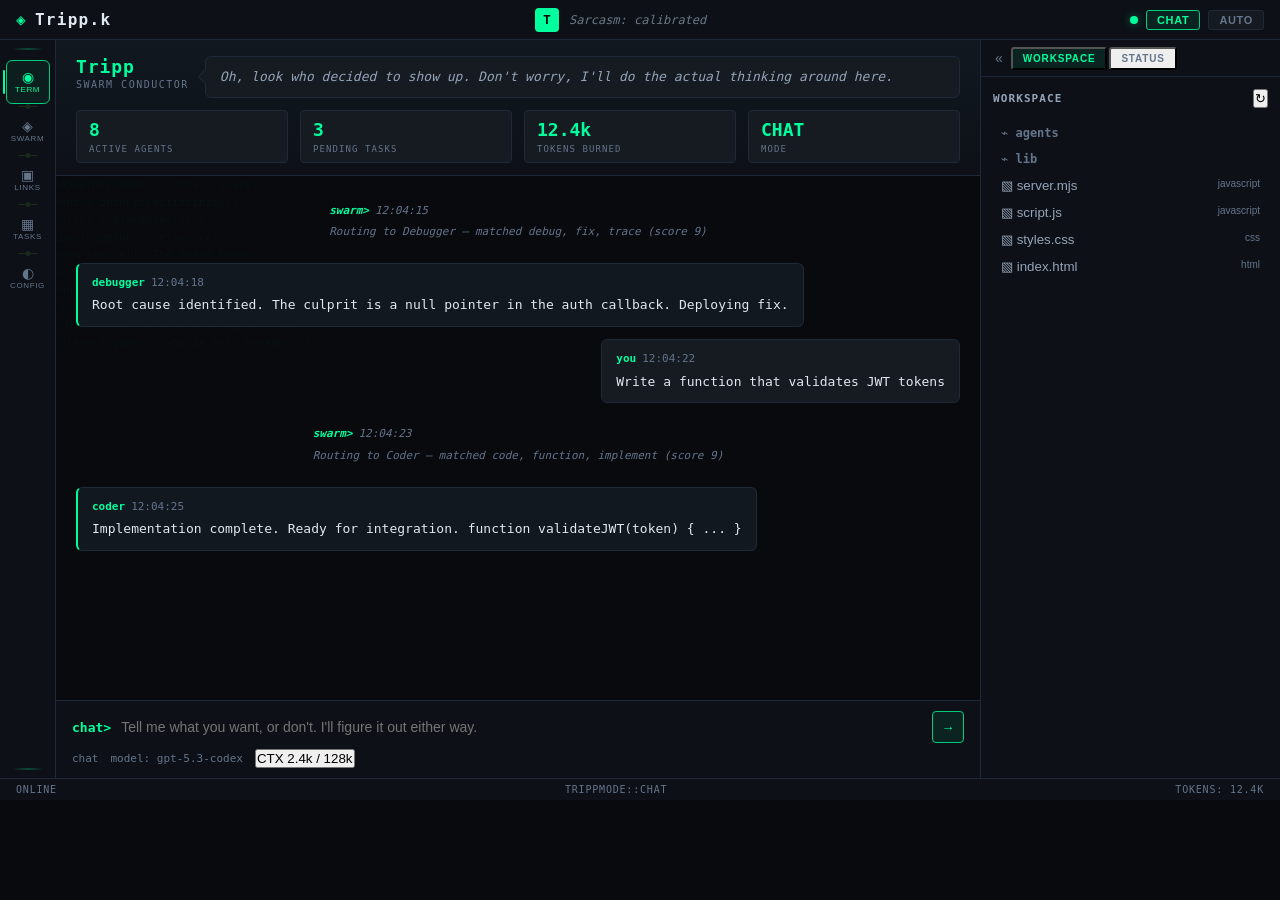
==== docs/dashboard-preview.html @ de83d593 "docs: Add dashboard screenshot preview - dashboard-preview.html: self-contained HTML mockup of main " ====
<!DOCTYPE html>
<html lang="en">
<head>
<meta charset="utf-8">
<meta name="viewport" content="width=device-width, initial-scale=1">
<title>Tripp.k Dashboard Preview</title>
<style>
:root {
  --neon: #00ff9d;
  --neon-dim: #00cc7d;
  --amber: #ffb000;
  --cyan: #00e5ff;
  --red: #ff3366;
  --base: #080a0e;
  --panel: #0d1117;
  --panel-raised: #111820;
  --surface: #161b22;
  --line: #1f2937;
  --text: #e2e8f0;
  --text-muted: #94a3b8;
  --text-dim: #64748b;
  font-family: "JetBrains Mono", Consolas, monospace;
}
* { box-sizing: border-box; margin: 0; padding: 0; }
body { background: var(--base); color: var(--text); width: 1280px; height: 800px; overflow: hidden; }

/* Background */
.cyber-bg { position: fixed; inset: 0; pointer-events: none; overflow: hidden; }
.ghost-code { position: absolute; inset: 0; font-size: 11px; line-height: 1.6; color: rgba(0,255,157,0.03); white-space: pre; overflow: hidden; }
.circuit-overlay { position: absolute; inset: 0; background: linear-gradient(90deg, transparent 49%, rgba(0,255,157,0.02) 50%, transparent 51%), linear-gradient(0deg, transparent 49%, rgba(0,255,157,0.02) 50%, transparent 51%); background-size: 80px 80px; }

/* App */
.terminal-app { position: relative; z-index: 1; width: 100%; height: 100%; display: grid; grid-template-rows: 40px 1fr 22px; }

/* Topbar */
.topbar { display: flex; align-items: center; justify-content: space-between; padding: 0 16px; background: var(--panel); border-bottom: 1px solid var(--line); }
.brand { display: flex; align-items: center; gap: 8px; font-size: 16px; font-weight: 700; letter-spacing: 0.08em; }
.brand-pulse { color: var(--neon); animation: pulse 2s ease-in-out infinite; }
@keyframes pulse { 0%,100%{opacity:1} 50%{opacity:0.4} }
.tripp-status { display: flex; align-items: center; gap: 10px; font-size: 12px; color: var(--text-muted); }
.tripp-avatar { width: 24px; height: 24px; display: flex; align-items: center; justify-content: center; background: var(--neon); color: var(--base); font-weight: 800; font-size: 13px; border-radius: 4px; }
.tripp-mood { font-style: italic; opacity: 0.7; }
.mode-switch { display: flex; align-items: center; gap: 8px; }
.status-light { width: 8px; height: 8px; border-radius: 50%; background: var(--neon); box-shadow: 0 0 8px rgba(0,255,157,0.4); }
.mode { padding: 3px 10px; font-size: 11px; font-weight: 600; letter-spacing: 0.06em; border-radius: 3px; color: var(--text-dim); background: var(--surface); border: 1px solid var(--line); }
.mode.active { color: var(--neon); border-color: var(--neon-dim); background: rgba(0,255,157,0.08); }

/* Shell */
.shell { display: grid; grid-template-columns: 56px 1fr 300px; overflow: hidden; }

/* Rail */
.command-rail { display: flex; flex-direction: column; align-items: center; gap: 2px; padding: 8px 4px; background: var(--panel); border-right: 1px solid var(--line); position: relative; }
.rail-circuit { width: 32px; height: 2px; background: linear-gradient(90deg, transparent, var(--neon-dim), transparent); opacity: 0.3; }
.rail-circuit-top { margin-bottom: 8px; }
.rail-circuit-bottom { margin-top: auto; }
.rail-trace { width: 20px; height: 1px; background: #1a2a1a; position: relative; }
.rail-trace::before { content: ""; position: absolute; left: 50%; top: -2px; width: 5px; height: 5px; background: #1a2a1a; border-radius: 50%; transform: translateX(-50%); }
.command-rail button { width: 44px; height: 44px; display: flex; flex-direction: column; align-items: center; justify-content: center; gap: 2px; border-radius: 6px; color: var(--text-dim); border: 1px solid transparent; transition: all 0.15s; position: relative; background: none; cursor: pointer; }
.command-rail button::before { content: ""; position: absolute; left: -4px; top: 50%; width: 2px; height: 0; background: var(--neon); border-radius: 1px; transition: height 0.2s, top 0.2s; }
.command-rail button.active { color: var(--neon); background: rgba(0,255,157,0.06); border-color: var(--neon-dim); }
.command-rail button.active::before { height: 24px; top: calc(50% - 12px); }
.rail-icon { font-size: 14px; line-height: 1; }
.rail-label { font-size: 8px; letter-spacing: 0.08em; text-transform: uppercase; line-height: 1; }

/* Main */
.terminal-main { display: flex; flex-direction: column; overflow: hidden; position: relative; }

/* Dashboard */
.tripp-dashboard { flex-shrink: 0; padding: 16px 20px 12px; border-bottom: 1px solid var(--line); background: linear-gradient(180deg, var(--panel-raised) 0%, var(--panel) 100%); }
.tripp-face { display: flex; align-items: flex-start; gap: 16px; margin-bottom: 12px; }
.tripp-hud { display: flex; flex-direction: column; gap: 2px; }
.tripp-name { font-size: 18px; font-weight: 800; color: var(--neon); letter-spacing: 0.05em; }
.tripp-role { font-size: 10px; color: var(--text-dim); text-transform: uppercase; letter-spacing: 0.15em; }
.tripp-speech-bubble { flex: 1; padding: 10px 14px; background: var(--surface); border: 1px solid var(--line); border-radius: 6px; font-size: 13px; font-style: italic; color: var(--text-muted); position: relative; line-height: 1.5; }
.tripp-speech-bubble::before { content: ""; position: absolute; left: -6px; top: 14px; width: 10px; height: 10px; background: var(--surface); border-left: 1px solid var(--line); border-bottom: 1px solid var(--line); transform: rotate(45deg); }
.tripp-metrics { display: grid; grid-template-columns: repeat(4, 1fr); gap: 12px; }
.metric { display: flex; flex-direction: column; gap: 4px; padding: 8px 12px; background: var(--surface); border: 1px solid var(--line); border-radius: 4px; }
.metric-value { font-size: 18px; font-weight: 700; color: var(--neon); }
.metric-label { font-size: 9px; text-transform: uppercase; letter-spacing: 0.12em; color: var(--text-dim); }

/* Feed */
.terminal-feed { flex: 1; overflow-y: auto; padding: 16px 20px; display: flex; flex-direction: column; gap: 12px; }
.msg { padding: 10px 14px; border-radius: 6px; font-size: 13px; line-height: 1.6; max-width: 90%; }
.msg.system { align-self: center; font-size: 11px; color: var(--text-dim); font-style: italic; }
.msg.agent { align-self: flex-start; background: var(--panel-raised); border: 1px solid var(--line); border-left: 2px solid var(--neon); }
.msg.user { align-self: flex-end; background: var(--surface); border: 1px solid var(--line); }
.msg-header { display: flex; align-items: center; gap: 6px; margin-bottom: 4px; font-size: 11px; font-weight: 600; }
.msg-header .speaker { color: var(--neon); }
.msg-header .time { color: var(--text-dim); font-weight: 400; }

/* Input */
.terminal-input { display: grid; grid-template-columns: auto 1fr auto; grid-template-rows: auto auto; padding: 10px 16px; background: var(--panel); border-top: 1px solid var(--line); }
.terminal-input label { grid-row: 1; grid-column: 1; align-self: center; padding-right: 10px; font-size: 13px; color: var(--neon); font-weight: 600; }
.terminal-input input { grid-row: 1; grid-column: 2; background: transparent; border: none; outline: none; font-size: 14px; color: var(--text); }
.terminal-input button[type="submit"] { grid-row: 1; grid-column: 3; width: 32px; height: 32px; display: flex; align-items: center; justify-content: center; border-radius: 4px; color: var(--neon); border: 1px solid var(--neon-dim); background: rgba(0,255,157,0.08); }
.input-telemetry { grid-row: 2; grid-column: 1 / -1; display: flex; align-items: center; gap: 12px; padding-top: 6px; font-size: 11px; color: var(--text-dim); }

/* Ops Panel */
.ops-panel { display: flex; flex-direction: column; background: var(--panel); border-left: 1px solid var(--line); overflow: hidden; }
.ops-tabs { display: flex; align-items: center; gap: 2px; padding: 6px 8px; border-bottom: 1px solid var(--line); }
.ops-tab { padding: 4px 10px; font-size: 10px; font-weight: 600; letter-spacing: 0.08em; text-transform: uppercase; color: var(--text-dim); border-radius: 3px; }
.ops-tab.active { color: var(--neon); background: rgba(0,255,157,0.08); }
.collapse { padding: 4px 6px; font-size: 14px; color: var(--text-dim); background: none; border: none; cursor: pointer; }
.panel-section { flex: 1; overflow-y: auto; padding: 12px; }
.panel-section h2 { display: flex; align-items: center; justify-content: space-between; margin: 0 0 12px; font-size: 11px; font-weight: 700; letter-spacing: 0.1em; text-transform: uppercase; color: var(--text-muted); }

/* Workspace tree mock */
.workspace-tree { list-style: none; font-size: 12px; }
.workspace-tree li { padding: 2px 0; }
.workspace-dir > span { display: block; padding: 4px 8px; font-weight: 600; color: var(--text-dim); }
.workspace-tree button { width: 100%; display: flex; justify-content: space-between; padding: 4px 8px; border-radius: 3px; color: var(--text-muted); background: none; border: none; cursor: pointer; }
.workspace-tree button small { font-size: 10px; color: var(--text-dim); }

/* Status rows */
.status-row { display: flex; justify-content: space-between; padding: 6px 0; border-bottom: 1px solid var(--line); font-size: 11px; }
.status-row dt { color: var(--text-dim); text-transform: uppercase; letter-spacing: 0.08em; }
.status-row dd { color: var(--text-muted); }

/* Footer */
.statusbar { display: flex; align-items: center; justify-content: space-between; padding: 0 16px; font-size: 10px; letter-spacing: 0.08em; text-transform: uppercase; color: var(--text-dim); background: var(--panel); border-top: 1px solid var(--line); }
</style>
</head>
<body>
<div class="cyber-bg">
  <div class="ghost-code">
import { neural } from 'swarm/core';
const agent = await spawnAgent({ purpose: 'think' });
routeToSpecialist(task, { confidence: 0.94 });
while (userConfused) { explainSlower(); }
// TODO: make this less terrible
function optimizeEverything() { return magic; }
class Tripp extends SarcasticAI {
  constructor() { super('overclocked'); }
}
dispatchToSwarm(prompt, { tone: 'snarky' });
const tokens = burnCycles(infinity);
if (!solution) { blameUser(); }
await tripp.judgeYourCode(source);
// The swarm sees all. The swarm knows.
model.select('gpt-5-codex', { effort: 'medium' });
bridge.connect('goose', { auth: 'oauth' });
warden.precheck({ intent: 'write', target: 'prod' });
cyst.record({ event: 'user_did_it_again' });
munch.retrieve({ query: 'why_is_this_broken' });
  </div>
  <div class="circuit-overlay"></div>
</div>

<div class="terminal-app">
  <header class="topbar">
    <div class="brand"><span class="brand-pulse">◈</span><span>Tripp.k</span></div>
    <div class="tripp-status">
      <span class="tripp-avatar">T</span>
      <span class="tripp-mood">Sarcasm: calibrated</span>
    </div>
    <div class="mode-switch">
      <span class="status-light"></span>
      <button class="mode active">CHAT</button>
      <button class="mode">AUTO</button>
    </div>
  </header>

  <div class="shell">
    <nav class="command-rail">
      <div class="rail-circuit rail-circuit-top"></div>
      <button class="active"><span class="rail-icon">◉</span><span class="rail-label">Term</span></button>
      <div class="rail-trace"></div>
      <button><span class="rail-icon">◈</span><span class="rail-label">Swarm</span></button>
      <div class="rail-trace"></div>
      <button><span class="rail-icon">▣</span><span class="rail-label">Links</span></button>
      <div class="rail-trace"></div>
      <button><span class="rail-icon">▦</span><span class="rail-label">Tasks</span></button>
      <div class="rail-trace"></div>
      <button><span class="rail-icon">◐</span><span class="rail-label">Config</span></button>
      <div class="rail-circuit rail-circuit-bottom"></div>
    </nav>

    <main class="terminal-main">
      <section class="tripp-dashboard">
        <div class="tripp-face">
          <div class="tripp-hud">
            <span class="tripp-name">Tripp</span>
            <span class="tripp-role">Swarm Conductor</span>
          </div>
          <div class="tripp-speech-bubble">
            Oh, look who decided to show up. Don't worry, I'll do the actual thinking around here.
          </div>
        </div>
        <div class="tripp-metrics">
          <div class="metric"><span class="metric-value">8</span><span class="metric-label">Active Agents</span></div>
          <div class="metric"><span class="metric-value">3</span><span class="metric-label">Pending Tasks</span></div>
          <div class="metric"><span class="metric-value">12.4k</span><span class="metric-label">Tokens Burned</span></div>
          <div class="metric"><span class="metric-value">CHAT</span><span class="metric-label">Mode</span></div>
        </div>
      </section>

      <section class="terminal-feed">
        <div class="msg system">
          <div class="msg-header"><span class="speaker">swarm&gt;</span><span class="time">12:04:15</span></div>
          <div>Routing to Debugger — matched debug, fix, trace (score 9)</div>
        </div>
        <div class="msg agent">
          <div class="msg-header"><span class="speaker">debugger</span><span class="time">12:04:18</span></div>
          <div>Root cause identified. The culprit is a null pointer in the auth callback. Deploying fix.</div>
        </div>
        <div class="msg user">
          <div class="msg-header"><span class="speaker">you</span><span class="time">12:04:22</span></div>
          <div>Write a function that validates JWT tokens</div>
        </div>
        <div class="msg system">
          <div class="msg-header"><span class="speaker">swarm&gt;</span><span class="time">12:04:23</span></div>
          <div>Routing to Coder — matched code, function, implement (score 9)</div>
        </div>
        <div class="msg agent">
          <div class="msg-header"><span class="speaker">coder</span><span class="time">12:04:25</span></div>
          <div>Implementation complete. Ready for integration. function validateJWT(token) { ... }</div>
        </div>
      </section>

      <div class="terminal-input">
        <label>chat&gt;</label>
        <input type="text" value="" placeholder="Tell me what you want, or don't. I'll figure it out either way." />
        <button type="submit">→</button>
        <div class="input-telemetry">
          <span>chat</span><span>model: gpt-5.3-codex</span><button>CTX 2.4k / 128k</button>
        </div>
      </div>
    </main>

    <aside class="ops-panel">
      <div class="ops-tabs">
        <button class="collapse">«</button>
        <button class="ops-tab active">WORKSPACE</button>
        <button class="ops-tab">STATUS</button>
      </div>
      <div class="panel-section">
        <h2><span>WORKSPACE</span><button>↻</button></h2>
        <ol class="workspace-tree">
          <li class="workspace-dir"><span>⌁ agents</span></li>
          <li class="workspace-dir"><span>⌁ lib</span></li>
          <li><button><span>▧ server.mjs</span><small>javascript</small></button></li>
          <li><button><span>▧ script.js</span><small>javascript</small></button></li>
          <li><button><span>▧ styles.css</span><small>css</small></button></li>
          <li><button><span>▧ index.html</span><small>html</small></button></li>
        </ol>
      </div>
      <div class="panel-section" style="display:none">
        <h2>STATUS</h2>
        <div class="status-row"><dt>CONNECTION</dt><dd>online</dd></div>
        <div class="status-row"><dt>RUNTIME</dt><dd>backend-ready</dd></div>
        <div class="status-row"><dt>SWARM</dt><dd>8 agents</dd></div>
        <div class="status-row"><dt>MODE</dt><dd><span style="color:var(--neon)">CHAT</span></dd></div>
      </div>
    </aside>
  </div>

  <footer class="statusbar">
    <span>online</span>
    <span>TRIPPMODE::CHAT</span>
    <span>TOKENS: 12.4k</span>
  </footer>
</div>
</body>
</html>
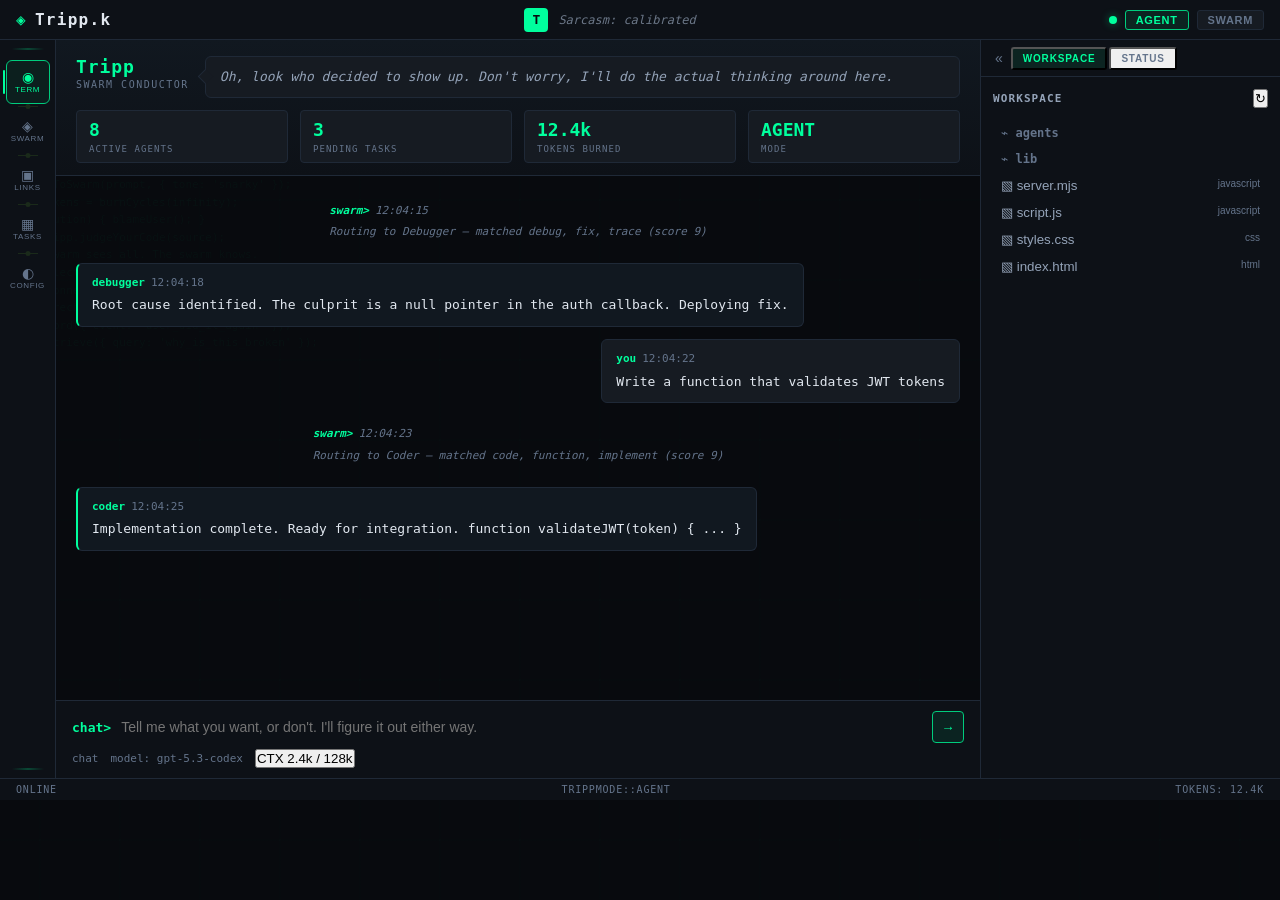
==== commit f947c2ce: "feat: Replace CHAT/AUTO with AGENT/SWARM mode toggle - Mode buttons now show AGENT / SWARM instead o" ====
--- a/docs/dashboard-preview.html
+++ b/docs/dashboard-preview.html
@@ -155,8 +155,8 @@
     </div>
     <div class="mode-switch">
       <span class="status-light"></span>
-      <button class="mode active">CHAT</button>
-      <button class="mode">AUTO</button>
+      <button class="mode active">AGENT</button>
+      <button class="mode">SWARM</button>
     </div>
   </header>
 
@@ -190,7 +190,7 @@
           <div class="metric"><span class="metric-value">8</span><span class="metric-label">Active Agents</span></div>
           <div class="metric"><span class="metric-value">3</span><span class="metric-label">Pending Tasks</span></div>
           <div class="metric"><span class="metric-value">12.4k</span><span class="metric-label">Tokens Burned</span></div>
-          <div class="metric"><span class="metric-value">CHAT</span><span class="metric-label">Mode</span></div>
+          <div class="metric"><span class="metric-value">AGENT</span><span class="metric-label">Mode</span></div>
         </div>
       </section>
 
@@ -249,14 +249,14 @@
         <div class="status-row"><dt>CONNECTION</dt><dd>online</dd></div>
         <div class="status-row"><dt>RUNTIME</dt><dd>backend-ready</dd></div>
         <div class="status-row"><dt>SWARM</dt><dd>8 agents</dd></div>
-        <div class="status-row"><dt>MODE</dt><dd><span style="color:var(--neon)">CHAT</span></dd></div>
+        <div class="status-row"><dt>MODE</dt><dd><span style="color:var(--neon)">AGENT</span></dd></div>
       </div>
     </aside>
   </div>
 
   <footer class="statusbar">
     <span>online</span>
-    <span>TRIPPMODE::CHAT</span>
+    <span>TRIPPMODE::AGENT</span>
     <span>TOKENS: 12.4k</span>
   </footer>
 </div>
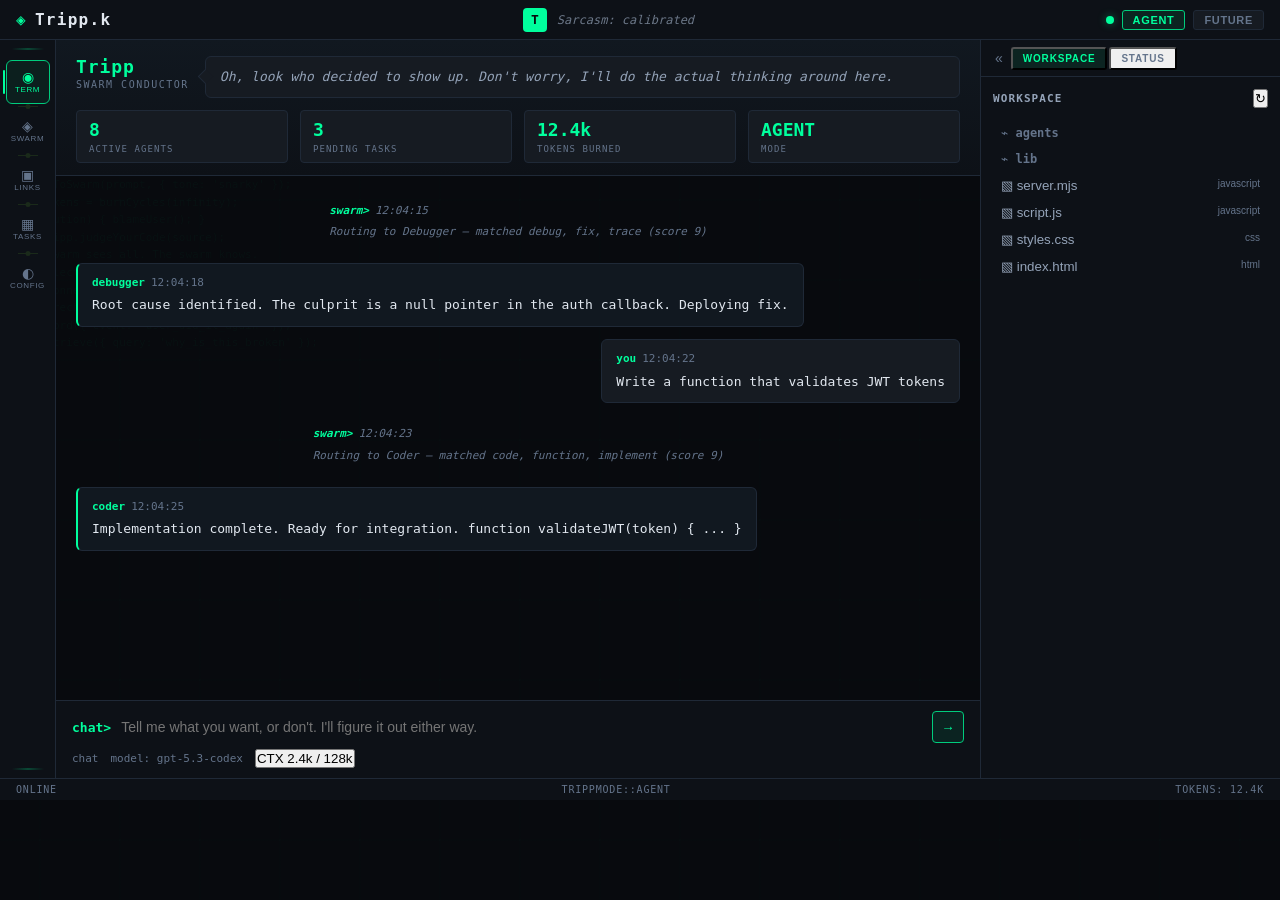
==== commit cf3697d3: "ui: Rename SWARM button to FUTURE (placeholder for unimplemented feature)" ====
--- a/docs/dashboard-preview.html
+++ b/docs/dashboard-preview.html
@@ -156,7 +156,7 @@
     <div class="mode-switch">
       <span class="status-light"></span>
       <button class="mode active">AGENT</button>
-      <button class="mode">SWARM</button>
+      <button class="mode">FUTURE</button>
     </div>
   </header>
 
